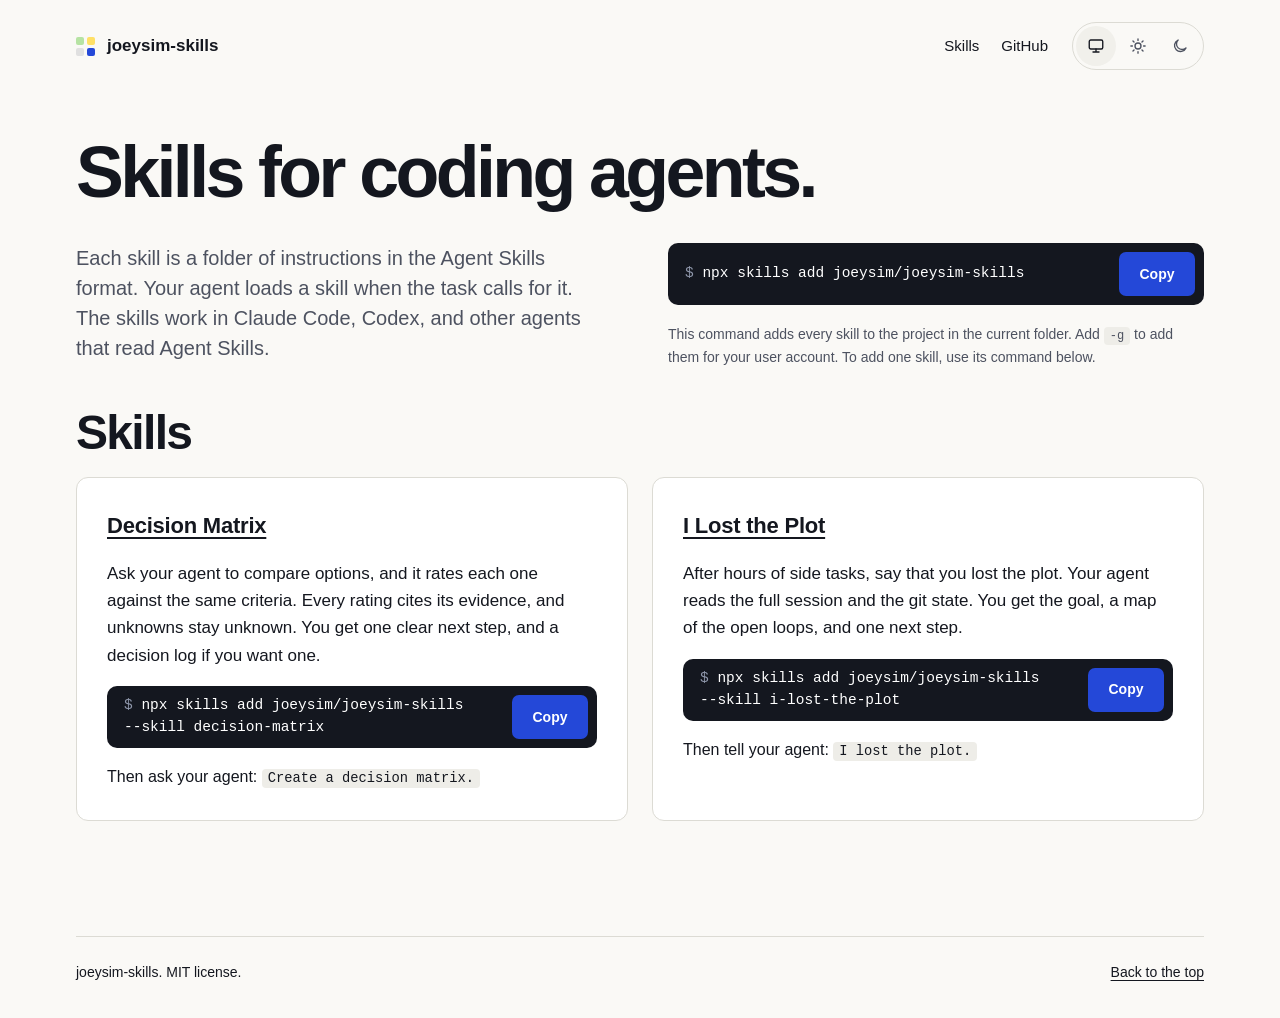
==== pages/index.html @ 3d0985f7 "Add a root page for the skills site The site root now lists every skill, with an install command for" ====
<!doctype html>
<html lang="en">
<head>
<meta charset="utf-8">
<meta name="viewport" content="width=device-width, initial-scale=1">
<script>try { const t = localStorage.getItem("theme"); if (t === "light" || t === "dark") document.documentElement.dataset.theme = t; } catch {}</script>
<meta name="description" content="Agent skills for Claude Code, Codex, and other agents: Decision Matrix and I Lost the Plot.">
<title>joeysim-skills: agent skills for Claude Code, Codex, and other agents</title>
<style>
/* Each color has a light and a dark value. The system setting picks one, unless the reader picks a theme (data-theme on <html>). */
:root { color-scheme: light dark;
  --paper: light-dark(#faf9f6, #121419); --sheet: light-dark(#fff, #1a1d24); --ink: light-dark(#14171f, #e9ebf0); --muted: light-dark(#4d5260, #a6acba);
  --line: light-dark(#dcdbd4, #2e323c); --head: light-dark(#f1f0eb, #22252d); --code: light-dark(#eeede8, #262a33);
  --accent: light-dark(#2448d8, #8ea6ff); --button: light-dark(#2448d8, #3a5bff); --button-hover: light-dark(#3a5cf0, #5573ff);
  --chip: light-dark(#dfe6ff, #263264); --chip-ink: light-dark(#1b2f8a, #cdd7ff);
  --cmd: light-dark(#14171f, #0c0e13); --panel: light-dark(#14171f, #1a1d24); --edge: light-dark(transparent, #2e323c);
  --note-bg: light-dark(#fbf3d9, #2c2615); --note-line: #b88d24; --sw-line: light-dark(rgba(0,0,0,.22), rgba(255,255,255,.3));
  --pos: light-dark(#b6e3a3, #a3d690); --mix: light-dark(#ffe066, #f2d457); --neg: light-dark(#f5a4a4, #ec9595); --unk: light-dark(#e0e0e0, #cfd1d6); --rated-ink: #14171f;
  --ctx-ink: rgb(0 0 0 / .63); /* faint text in the fill's own hue. It keeps 4.5:1 contrast on every rating fill. */ }
:root[data-theme="light"] { color-scheme: light; }
:root[data-theme="dark"] { color-scheme: dark; }
* { box-sizing: border-box; }
html { scroll-padding-top: 24px; }
body { margin: 0; background: var(--paper); color: var(--ink); font: 17px/1.6 -apple-system, BlinkMacSystemFont, "Segoe UI", Roboto, sans-serif; font-variant-numeric: tabular-nums; }
a { color: inherit; text-underline-offset: .2em; }
a:hover { color: var(--accent); }
a:focus-visible, summary:focus-visible, [tabindex]:focus-visible { outline: 3px solid var(--accent); outline-offset: 4px; }
code { font-family: ui-monospace, SFMono-Regular, Menlo, Consolas, monospace; font-size: .86em; background: var(--code); padding: 2px 6px; border-radius: 4px; }
pre { margin: 0; overflow-x: auto; font: 14px/1.55 ui-monospace, SFMono-Regular, Menlo, Consolas, monospace; }
.skip { position: absolute; left: 16px; top: -90px; padding: 10px 18px; background: var(--sheet); z-index: 10; }
.skip:focus { top: 16px; }
.shell { max-width: 1240px; margin: auto; padding: 0 clamp(18px, 4.5vw, 56px); }

.topline { display: flex; align-items: center; justify-content: space-between; gap: 20px; padding: 22px 0; }
.brand { display: flex; align-items: center; gap: 12px; text-decoration: none; font-weight: 650; }
.symbol { display: grid; grid-template-columns: repeat(2, 8px); gap: 3px; }
.symbol i { width: 8px; height: 8px; border-radius: 2px; background: var(--pos); }
.symbol i:nth-child(2) { background: var(--mix); } .symbol i:nth-child(3) { background: var(--unk); } .symbol i:nth-child(4) { background: var(--accent); }
.links { display: flex; gap: 22px; font-size: 15px; }
.links a { text-decoration: none; padding: 10px 0; }
.topline-end { display: flex; align-items: center; gap: 24px; }
.theme { display: inline-flex; gap: 2px; padding: 3px; border: 1px solid var(--line); border-radius: 999px; }
.theme[hidden] { display: none; }
.theme button { display: grid; place-items: center; width: 40px; height: 40px; padding: 0; border: 0; border-radius: 999px; background: none; color: var(--muted); cursor: pointer; }
.theme button:hover { color: var(--ink); }
.theme button[aria-pressed="true"] { background: var(--head); color: var(--ink); }
.theme svg { width: 18px; height: 18px; }

.hero { padding: clamp(24px, 3.6vw, 48px) 0 clamp(28px, 3.4vw, 40px); }
.hero-copy { display: grid; grid-template-columns: minmax(0, 1fr) minmax(0, 1fr); gap: 22px 56px; align-items: start; margin-top: clamp(22px, 2.8vw, 36px); }
h1 { margin: 0; font-size: clamp(40px, 5.6vw, 80px); line-height: .96; letter-spacing: -.05em; font-weight: 700; }
h1 span { white-space: nowrap; }
.lead { max-width: 36rem; margin: 0; font-size: clamp(18px, 1.6vw, 20px); line-height: 1.5; color: var(--muted); }
.command { display: flex; flex-wrap: wrap; align-items: center; gap: 10px 12px; max-width: 34rem; margin: 0 0 16px; padding: 8px 8px 8px 16px; border-radius: 10px; background: var(--cmd); border: 1px solid var(--edge); color: #fff; }
.command code { flex: 1 1 15rem; min-width: 0; padding: 0; background: none; color: #fff; font-size: 14.5px; line-height: 1.5; }
.command code span { white-space: nowrap; }
.command code::before { content: "$ "; color: #8f97ab; }
.command button { flex: none; min-width: 76px; min-height: 44px; padding: 0 16px; border: 0; border-radius: 7px; background: var(--button); color: #fff; font: inherit; font-size: 14px; font-weight: 650; cursor: pointer; }
.command button:hover { background: var(--button-hover); }
.command button:focus-visible { outline: 3px solid #9fb1ff; outline-offset: 2px; }
.ask { margin: 0; font-size: 16px; }
.ask code { white-space: nowrap; }
.version { margin: 18px 0 0; font-size: 14px; color: var(--muted); }

/* The site root: one sheet for each skill. */
.catalog { list-style: none; display: grid; grid-template-columns: repeat(auto-fit, minmax(min(100%, 28rem), 1fr)); gap: 24px; margin: 0 0 clamp(64px, 9vw, 120px); padding: 0; }

.specimen { margin: 0 0 clamp(56px, 8vw, 104px); }
.sheet { background: var(--sheet); border: 1px solid var(--line); border-radius: 12px; padding: clamp(16px, 2.6vw, 30px); }
.sheet-q { margin: 0 0 4px; font-size: clamp(18px, 2vw, 22px); font-weight: 650; letter-spacing: -.01em; }
.sheet > p:last-child { margin-bottom: 0; }
.key { display: flex; flex-wrap: wrap; gap: 6px 18px; margin: 14px 0 0; font-size: 14px; }
.sw { display: inline-block; width: 12px; height: 12px; margin-right: 6px; vertical-align: -1px; border-radius: 3px; border: 1px solid var(--sw-line); }
.table-scroll { overflow-x: auto; }
table { border-collapse: collapse; width: 100%; text-align: left; }
.matrix { table-layout: fixed; min-width: 700px; font-size: 14.5px; line-height: 1.5; }
.matrix col.criterion { width: 22%; }
.matrix th, .matrix td { position: relative; border: 1px solid var(--line); padding: 12px 14px; vertical-align: top; }
.matrix thead th, .matrix tbody th { background: var(--head); font-weight: 650; }
.matrix tbody th em { font-style: normal; font-weight: 400; color: var(--muted); }
[data-r="pos"] { background: var(--pos); } [data-r="mix"] { background: var(--mix); } [data-r="neg"] { background: var(--neg); } [data-r="unk"] { background: var(--unk); }
td[data-r], td[data-rating], .rating-legend strong { color: var(--rated-ink); }
/* A rated cell: the key fact on its own line, then the basis and evidence IDs in smaller gray text. */
td .v { display: block; }
td .ctx { display: block; margin-top: 6px; font-size: .86em; line-height: 1.45; color: var(--ctx-ink); }
.sr { position: absolute; width: 1px; height: 1px; overflow: hidden; clip-path: inset(50%); white-space: nowrap; }
.matrix .rec { border-left: 2px solid var(--accent); border-right: 2px solid var(--accent); }
.chip { display: inline-block; margin-bottom: 4px; padding: 1px 10px; border-radius: 999px; background: var(--chip); color: var(--chip-ink); font-size: 12px; font-weight: 700; line-height: 1.6; }
.chip.selected { background: var(--chip-ink); color: var(--chip); }
th .desc { display: block; margin-top: 4px; font-size: 13px; font-weight: 400; line-height: 1.45; color: var(--muted); }
/* The chip sits centered in a tab above its column, so that all option titles align. */
table:is(.matrix, .option-table) tr.flags > * { border: 0; background: none; padding: 0 14px; }
table:is(.matrix, .option-table) tr.flags > .rec { border: 2px solid var(--accent); border-bottom: 0; padding: 6px 14px 4px; text-align: center; }
tr.flags .chip { margin: 0; }
.full .option-table .rec { border-left: 2px solid var(--accent); border-right: 2px solid var(--accent); }
.pin { display: inline-grid; place-items: center; flex: none; width: 22px; height: 22px; border-radius: 50%; background: var(--ink); color: var(--paper); font-size: 12px; font-weight: 700; line-height: 1; }
.pin.on-cell, .pin.on-head { position: absolute; top: 10px; right: 10px; }
.pin.on-cell { background: var(--rated-ink); color: #fff; }
.matrix td:has(.pin), .matrix th:has(.pin) { padding-right: 40px; }
.notes { list-style: none; margin: 22px 0 0; padding: 0; display: grid; grid-template-columns: repeat(4, minmax(0, 1fr)); gap: 18px 28px; font-size: 15px; line-height: 1.5; }
.notes li { display: grid; grid-template-columns: 22px 1fr; gap: 12px; align-items: start; }
.notes strong { display: block; margin-bottom: 2px; }
.fine { margin: 18px 0 0; font-size: 13px; color: var(--muted); }

h2 { margin: 0 0 18px; font-size: clamp(30px, 4vw, 48px); line-height: 1.05; letter-spacing: -.035em; font-weight: 700; }
.feature { display: grid; grid-template-columns: minmax(0, 5fr) minmax(0, 7fr); gap: clamp(28px, 5vw, 72px); align-items: center; margin-bottom: clamp(64px, 9vw, 120px); }
.feature p { margin: 0 0 18px; max-width: 34rem; }
.feature ul { margin: 0; padding-left: 20px; max-width: 34rem; }
.feature li { margin-bottom: 8px; }
.feature li::marker { color: var(--accent); }
.shot-path { margin: 0 0 8px; font-size: 13px; color: var(--muted); }
.shot-path code { background: none; padding: 0; }
.feature-table { font-size: 14.5px; min-width: 520px; }
.feature-table th, .feature-table td { border: 1px solid var(--line); padding: 10px 12px; vertical-align: top; }
.feature-table th { background: var(--head); font-weight: 650; }
.row-name { display: block; font-weight: 600; color: var(--accent); text-decoration: underline; text-underline-offset: .2em; }
.row-note { display: block; color: var(--muted); font-size: 13.5px; }

.steps { margin-bottom: clamp(64px, 9vw, 120px); }
.steps ol { list-style: none; counter-reset: step; margin: 28px 0 0; padding: 0; display: grid; grid-template-columns: repeat(5, minmax(0, 1fr)); gap: 28px; }
.steps li { counter-increment: step; padding-top: 16px; border-top: 2px solid var(--ink); font-size: 15.5px; line-height: 1.5; }
.steps li::before { content: counter(step); display: block; margin-bottom: 10px; font-size: 40px; font-weight: 700; line-height: 1; letter-spacing: -.04em; color: var(--accent); }
.steps strong { display: block; margin-bottom: 4px; font-size: 17px; }
.steps a { text-decoration: none; }
.steps a:hover strong { text-decoration: underline; }

.install { display: grid; grid-template-columns: minmax(0, 4fr) minmax(0, 8fr); gap: clamp(20px, 5vw, 72px); padding: clamp(28px, 4vw, 48px); margin-bottom: clamp(48px, 7vw, 88px); border-radius: 12px; background: var(--panel); border: 1px solid var(--edge); color: #fff; }
.install h2 { margin: 0; }
.install ol { margin: 0; padding-left: 22px; }
.install li { margin-bottom: 14px; padding-left: 4px; }
.install li::marker { font-weight: 700; color: #9fb1ff; }
.install a { color: #fff; }
.install code { background: rgba(255,255,255,.12); color: #fff; white-space: nowrap; }
.install .command { margin: 10px 0 4px; background: rgba(255,255,255,.07); border: 1px solid rgba(255,255,255,.2); }
.install .command code { background: none; white-space: normal; }
.install .alt { margin: 18px 0 0; padding-top: 16px; border-top: 1px solid rgba(255,255,255,.18); color: #c9cedb; font-size: 15px; }

details.full { border-top: 2px solid var(--ink); margin-bottom: 40px; }
details.full > summary { display: grid; grid-template-columns: 1fr auto; align-items: center; gap: 4px 20px; padding: 26px 0; cursor: pointer; list-style: none; }
details.full > summary::-webkit-details-marker { display: none; }
details.full > summary::after { content: "Open"; grid-row: 1 / span 2; grid-column: 2; padding: 10px 18px; border: 1px solid var(--ink); border-radius: 8px; font-size: 15px; font-weight: 600; }
details.full[open] > summary::after { content: "Close"; }
.full-title { font-size: clamp(24px, 3vw, 32px); font-weight: 700; letter-spacing: -.025em; }
.full-sub { color: var(--muted); }
.full .layout { display: grid; grid-template-columns: 220px minmax(0, 1fr); gap: 64px; padding: 24px 0 64px; }
.full aside { position: sticky; top: 24px; align-self: start; }
.full .eyebrow { margin: 0 0 12px; font-size: 14px; font-weight: 650; }
.full nav ol { list-style: none; padding: 0; counter-reset: section; margin: 0; }
.full nav li { counter-increment: section; }
.full nav li a { display: flex; align-items: baseline; gap: 10px; padding: 8px 0; text-decoration: none; font-size: 14px; line-height: 1.45; }
.full nav li a::before { content: counter(section) "."; min-width: 1.4em; color: var(--muted); font-size: 13px; }
.full .example-link { display: block; margin-top: 16px; padding-top: 14px; border-top: 1px solid var(--line); font-size: 14px; }
.full .content { min-width: 0; max-width: 46rem; }
.full .method > p:first-child { font-size: 19px; margin-top: 0; }
.full h2 { font-size: clamp(23px, 2.6vw, 28px); letter-spacing: -.02em; line-height: 1.25; margin: 48px 0 18px; padding-top: 22px; border-top: 1px solid var(--line); }
.full h3 { font-size: 20px; line-height: 1.3; letter-spacing: -.015em; margin: 30px 0 14px; }
.full p { margin: 0 0 18px; }
.full .content ul, .full .content ol { padding-left: 23px; margin: 0 0 22px; }
.full .content li { padding-left: 5px; margin-bottom: 7px; }
.full .content li::marker { color: var(--accent); }
.full .table-scroll { margin: 22px 0; border: 1px solid var(--line); border-radius: 6px; background: var(--sheet); }
.full pre { margin: 22px 0; padding: 14px 16px; border: 1px solid var(--line); border-radius: 6px; background: var(--sheet); }
.full table { font-size: 14px; line-height: 1.55; }
.full .option-table { table-layout: fixed; min-width: 760px; }
.full .option-table th:first-child { width: 160px; }
.full th { background: var(--head); font-weight: 650; }
.full th, .full td { padding: 12px 14px; vertical-align: top; min-width: 110px; }
.full tr:not(:last-child) > *, .full th { border-bottom: 1px solid var(--line); }
.full th:not(:last-child), .full td:not(:last-child) { border-right: 1px solid var(--line); }
td[data-rating="positive"] { background: var(--pos); } td[data-rating="negative"] { background: var(--neg); }
td[data-rating="mixed"], td[data-rating="simulated"] { background: var(--mix); } td[data-rating="unknown"] { background: var(--unk); }
.rating-legend { line-height: 2; }
.rating-legend strong { padding: 3px 7px; border-radius: 4px; }
.rating-legend strong:nth-of-type(1) { background: var(--pos); } .rating-legend strong:nth-of-type(2) { background: var(--mix); }
.rating-legend strong:nth-of-type(3) { background: var(--neg); } .rating-legend strong:nth-of-type(4) { background: var(--unk); }
.full .example { margin-top: 64px; padding-top: 8px; border-top: 3px solid var(--ink); }
.full .example h2 { border: 0; margin-top: 10px; font-size: 34px; }
.full .example > p:first-of-type { padding: 14px 18px; border-left: 3px solid var(--note-line); background: var(--note-bg); }
footer { display: flex; flex-wrap: wrap; justify-content: space-between; gap: 14px; padding: 24px 0 36px; border-top: 1px solid var(--line); font-size: 14px; }

@media (prefers-reduced-motion: no-preference) {
  .matrix td[data-r] { animation: fill .45s ease-out both; animation-delay: calc(var(--i) * 70ms + 250ms); }
  @keyframes fill { from { background-color: var(--sheet); } }
}
@media (max-width: 1000px) {
  .notes { grid-template-columns: repeat(2, minmax(0, 1fr)); }
  .steps ol { grid-template-columns: repeat(3, minmax(0, 1fr)); }
  .feature, .install { grid-template-columns: minmax(0, 1fr); }
  .full .layout { grid-template-columns: 180px minmax(0, 1fr); gap: 36px; }
}
@media (max-width: 860px) { .hero-copy { grid-template-columns: minmax(0, 1fr); } }
@media (max-width: 700px) {
  body { font-size: 16px; }
  .notes, .steps ol { grid-template-columns: 1fr; }
  .steps ol { gap: 22px; }
  .steps li { display: grid; grid-template-columns: 40px minmax(0, 1fr); column-gap: 10px; }
  .steps li::before { grid-row: span 2; margin: 0; font-size: 32px; }
  .full .layout { grid-template-columns: 1fr; gap: 24px; }
  .full aside { position: static; }
  .full nav ol { display: grid; grid-template-columns: 1fr 1fr; gap: 0 16px; }
  .full nav li a { min-height: 44px; }
  .links { gap: 16px; }
  .topline { flex-wrap: wrap; row-gap: 4px; }
  .topline-end { display: contents; }
  .theme { order: 2; }
  .links { order: 3; width: 100%; }
}
@media print {
  body { background: #fff; font-size: 11pt; }
  .topline, .command, .install, .skip, footer { display: none; }
  :root { color-scheme: light; }
  details.full > summary::after { display: none; }
  .table-scroll { overflow: visible; }
  pre { overflow: visible; white-space: pre-wrap; }
  .matrix, .feature-table, .full .option-table { min-width: 0; }
}
</style>
</head>
<body>
<a class="skip" href="#top">Skip to the content</a>
<div class="shell">
<header class="topline"><a class="brand" href="#top"><span class="symbol" aria-hidden="true"><i></i><i></i><i></i><i></i></span>joeysim-skills</a><div class="topline-end"><nav class="links" aria-label="Site"><a href="#skills">Skills</a><a href="https://github.com/joeysim/joeysim-skills">GitHub</a></nav><div class="theme" role="group" aria-label="Color theme" hidden><button type="button" data-theme-choice="system" aria-label="System theme" title="System"><svg viewBox="0 0 24 24" fill="none" stroke="currentColor" stroke-width="1.8" stroke-linecap="round" stroke-linejoin="round" aria-hidden="true"><rect x="3" y="4" width="18" height="12" rx="2"/><path d="M8 20h8M12 16v4"/></svg></button><button type="button" data-theme-choice="light" aria-label="Light theme" title="Light"><svg viewBox="0 0 24 24" fill="none" stroke="currentColor" stroke-width="1.8" stroke-linecap="round" stroke-linejoin="round" aria-hidden="true"><circle cx="12" cy="12" r="4"/><path d="M12 2.5v2M12 19.5v2M2.5 12h2M19.5 12h2M5.3 5.3l1.4 1.4M17.3 17.3l1.4 1.4M5.3 18.7l1.4-1.4M17.3 6.7l1.4-1.4"/></svg></button><button type="button" data-theme-choice="dark" aria-label="Dark theme" title="Dark"><svg viewBox="0 0 24 24" fill="none" stroke="currentColor" stroke-width="1.8" stroke-linecap="round" stroke-linejoin="round" aria-hidden="true"><path d="M20 14.5A8 8 0 1 1 9.5 4a6.5 6.5 0 0 0 10.5 10.5z"/></svg></button></div></div></header>
<main id="top">
<section class="hero" aria-labelledby="title">
<h1 id="title"><span>Skills for</span> <span>coding agents.</span></h1>
<div class="hero-copy"><p class="lead">Each skill is a folder of instructions in the Agent Skills format. Your agent loads a skill when the task calls for it. The skills work in Claude Code, Codex, and other agents that read Agent Skills.</p>
<div class="get"><div class="command"><code><span>npx skills add</span> <span>joeysim/joeysim-skills</span></code><button type="button" aria-live="polite" data-copy="npx skills add joeysim/joeysim-skills">Copy</button></div>
<p class="version">This command adds every skill to the project in the current folder. Add <code>-g</code> to add them for your user account. To add one skill, use its command below.</p></div></div>
</section>
<section id="skills" aria-labelledby="skills-title">
<h2 id="skills-title">Skills</h2>
<ul class="catalog">
<li class="sheet">
<h3 class="sheet-q"><a href="decision-matrix/">Decision Matrix</a></h3>
<p>Ask your agent to compare options, and it rates each one against the same criteria. Every rating cites its evidence, and unknowns stay unknown. You get one clear next step, and a decision log if you want one.</p>
<div class="command"><code><span>npx skills add</span> <span>joeysim/joeysim-skills</span> <span>--skill decision-matrix</span></code><button type="button" aria-live="polite" data-copy="npx skills add joeysim/joeysim-skills --skill decision-matrix">Copy</button></div>
<p class="ask">Then ask your agent: <code>Create a decision matrix.</code></p>
</li>
<li class="sheet">
<h3 class="sheet-q"><a href="i-lost-the-plot/">I Lost the Plot</a></h3>
<p>After hours of side tasks, say that you lost the plot. Your agent reads the full session and the git state. You get the goal, a map of the open loops, and one next step.</p>
<div class="command"><code><span>npx skills add</span> <span>joeysim/joeysim-skills</span> <span>--skill i-lost-the-plot</span></code><button type="button" aria-live="polite" data-copy="npx skills add joeysim/joeysim-skills --skill i-lost-the-plot">Copy</button></div>
<p class="ask">Then tell your agent: <code>I lost the plot.</code></p>
</li>
</ul>
</section>
</main>
<footer><span>joeysim-skills. MIT license.</span><a href="#top">Back to the top</a></footer>
</div>
<script>
// Open the full skill when a link or the address points into it.
function openTarget() {
  const target = location.hash && document.getElementById(decodeURIComponent(location.hash.slice(1)));
  const full = target && target.closest("details.full");
  if (full && !full.open) { full.open = true; target.scrollIntoView(); }
}
addEventListener("hashchange", openTarget);
openTarget();
// Copy the install command. The command stays selectable when the clipboard is not available.
document.querySelectorAll("[data-copy]").forEach(button => button.addEventListener("click", async () => {
  try { await navigator.clipboard.writeText(button.dataset.copy); button.textContent = "Copied"; }
  catch { button.textContent = "Select it"; }
  setTimeout(() => { button.textContent = "Copy"; }, 2000);
}));
// Theme switch. System follows the device setting. Light and Dark are saved in this browser.
const themeGroup = document.querySelector(".theme");
function showTheme() {
  const current = document.documentElement.dataset.theme || "system";
  themeGroup.querySelectorAll("button").forEach(b => b.setAttribute("aria-pressed", String(b.dataset.themeChoice === current)));
}
themeGroup.addEventListener("click", event => {
  const choice = event.target.closest("button")?.dataset.themeChoice;
  if (!choice) return;
  if (choice === "system") delete document.documentElement.dataset.theme; else document.documentElement.dataset.theme = choice;
  try { if (choice === "system") localStorage.removeItem("theme"); else localStorage.setItem("theme", choice); } catch {}
  showTheme();
});
themeGroup.hidden = false;
showTheme();
</script>
</body>
</html>
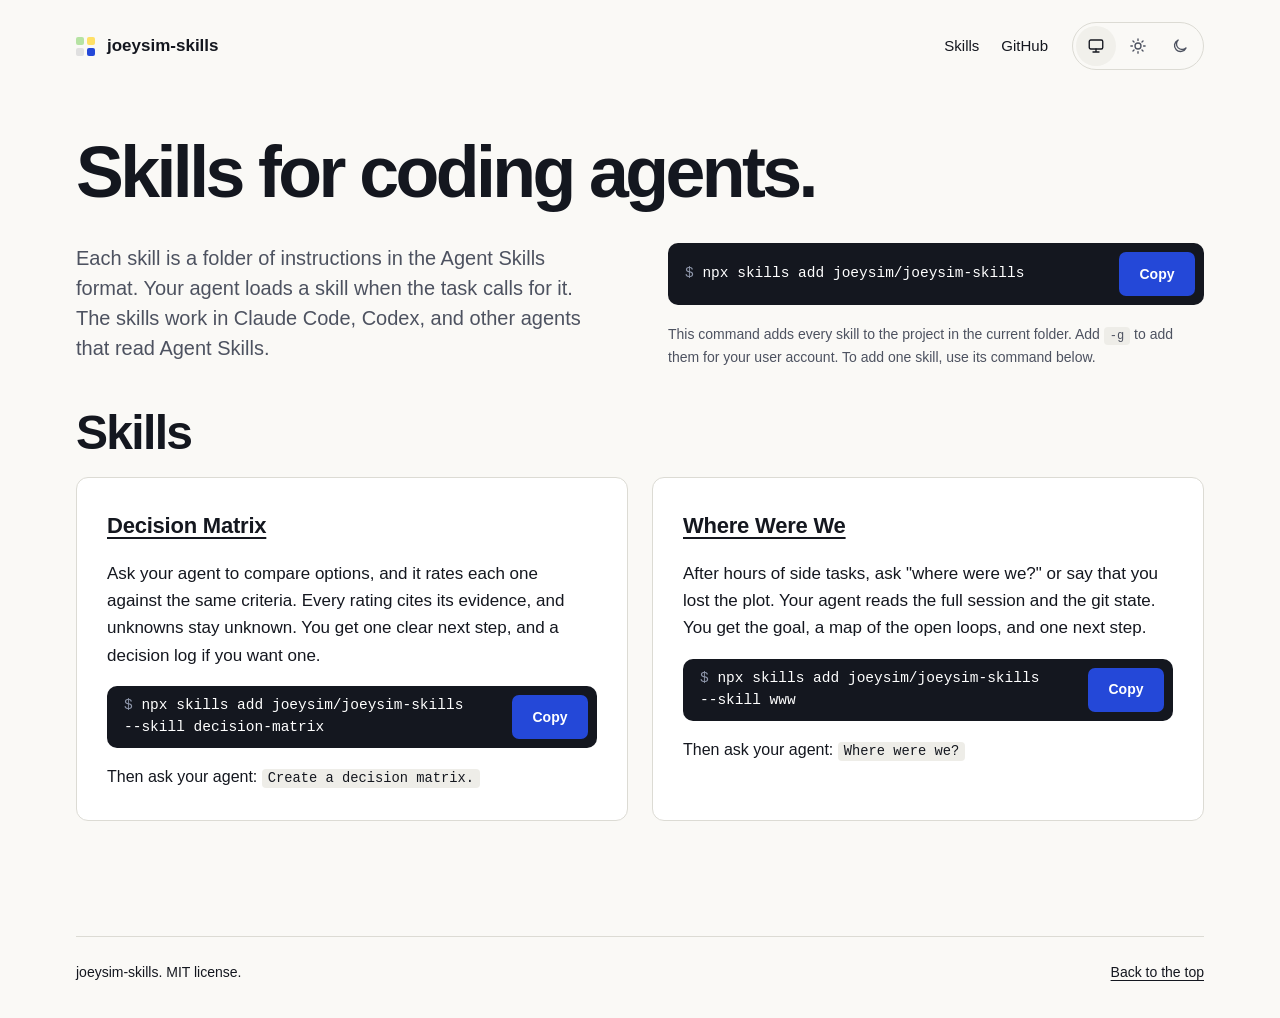
==== commit 3afd34e5: "Rename i-lost-the-plot to www, version 1.1.0 The new name is short for "where were we". The skill st" ====
--- a/pages/index.html
+++ b/pages/index.html
@@ -4,7 +4,7 @@
 <meta charset="utf-8">
 <meta name="viewport" content="width=device-width, initial-scale=1">
 <script>try { const t = localStorage.getItem("theme"); if (t === "light" || t === "dark") document.documentElement.dataset.theme = t; } catch {}</script>
-<meta name="description" content="Agent skills for Claude Code, Codex, and other agents: Decision Matrix and I Lost the Plot.">
+<meta name="description" content="Agent skills for Claude Code, Codex, and other agents: Decision Matrix and Where Were We.">
 <title>joeysim-skills: agent skills for Claude Code, Codex, and other agents</title>
 <style>
 /* Each color has a light and a dark value. The system setting picks one, unless the reader picks a theme (data-theme on <html>). */
@@ -219,7 +219,7 @@
 <body>
 <a class="skip" href="#top">Skip to the content</a>
 <div class="shell">
-<header class="topline"><a class="brand" href="#top"><span class="symbol" aria-hidden="true"><i></i><i></i><i></i><i></i></span>joeysim-skills</a><div class="topline-end"><nav class="links" aria-label="Site"><a href="#skills">Skills</a><a href="https://github.com/joeysim/joeysim-skills">GitHub</a></nav><div class="theme" role="group" aria-label="Color theme" hidden><button type="button" data-theme-choice="system" aria-label="System theme" title="System"><svg viewBox="0 0 24 24" fill="none" stroke="currentColor" stroke-width="1.8" stroke-linecap="round" stroke-linejoin="round" aria-hidden="true"><rect x="3" y="4" width="18" height="12" rx="2"/><path d="M8 20h8M12 16v4"/></svg></button><button type="button" data-theme-choice="light" aria-label="Light theme" title="Light"><svg viewBox="0 0 24 24" fill="none" stroke="currentColor" stroke-width="1.8" stroke-linecap="round" stroke-linejoin="round" aria-hidden="true"><circle cx="12" cy="12" r="4"/><path d="M12 2.5v2M12 19.5v2M2.5 12h2M19.5 12h2M5.3 5.3l1.4 1.4M17.3 17.3l1.4 1.4M5.3 18.7l1.4-1.4M17.3 6.7l1.4-1.4"/></svg></button><button type="button" data-theme-choice="dark" aria-label="Dark theme" title="Dark"><svg viewBox="0 0 24 24" fill="none" stroke="currentColor" stroke-width="1.8" stroke-linecap="round" stroke-linejoin="round" aria-hidden="true"><path d="M20 14.5A8 8 0 1 1 9.5 4a6.5 6.5 0 0 0 10.5 10.5z"/></svg></button></div></div></header>
+<header class="topline"><a class="brand" href="./"><span class="symbol" aria-hidden="true"><i></i><i></i><i></i><i></i></span>joeysim-skills</a><div class="topline-end"><nav class="links" aria-label="Site"><a href="#skills">Skills</a><a href="https://github.com/joeysim/joeysim-skills">GitHub</a></nav><div class="theme" role="group" aria-label="Color theme" hidden><button type="button" data-theme-choice="system" aria-label="System theme" title="System"><svg viewBox="0 0 24 24" fill="none" stroke="currentColor" stroke-width="1.8" stroke-linecap="round" stroke-linejoin="round" aria-hidden="true"><rect x="3" y="4" width="18" height="12" rx="2"/><path d="M8 20h8M12 16v4"/></svg></button><button type="button" data-theme-choice="light" aria-label="Light theme" title="Light"><svg viewBox="0 0 24 24" fill="none" stroke="currentColor" stroke-width="1.8" stroke-linecap="round" stroke-linejoin="round" aria-hidden="true"><circle cx="12" cy="12" r="4"/><path d="M12 2.5v2M12 19.5v2M2.5 12h2M19.5 12h2M5.3 5.3l1.4 1.4M17.3 17.3l1.4 1.4M5.3 18.7l1.4-1.4M17.3 6.7l1.4-1.4"/></svg></button><button type="button" data-theme-choice="dark" aria-label="Dark theme" title="Dark"><svg viewBox="0 0 24 24" fill="none" stroke="currentColor" stroke-width="1.8" stroke-linecap="round" stroke-linejoin="round" aria-hidden="true"><path d="M20 14.5A8 8 0 1 1 9.5 4a6.5 6.5 0 0 0 10.5 10.5z"/></svg></button></div></div></header>
 <main id="top">
 <section class="hero" aria-labelledby="title">
 <h1 id="title"><span>Skills for</span> <span>coding agents.</span></h1>
@@ -237,10 +237,10 @@
 <p class="ask">Then ask your agent: <code>Create a decision matrix.</code></p>
 </li>
 <li class="sheet">
-<h3 class="sheet-q"><a href="i-lost-the-plot/">I Lost the Plot</a></h3>
-<p>After hours of side tasks, say that you lost the plot. Your agent reads the full session and the git state. You get the goal, a map of the open loops, and one next step.</p>
-<div class="command"><code><span>npx skills add</span> <span>joeysim/joeysim-skills</span> <span>--skill i-lost-the-plot</span></code><button type="button" aria-live="polite" data-copy="npx skills add joeysim/joeysim-skills --skill i-lost-the-plot">Copy</button></div>
-<p class="ask">Then tell your agent: <code>I lost the plot.</code></p>
+<h3 class="sheet-q"><a href="www/">Where Were We</a></h3>
+<p>After hours of side tasks, ask "where were we?" or say that you lost the plot. Your agent reads the full session and the git state. You get the goal, a map of the open loops, and one next step.</p>
+<div class="command"><code><span>npx skills add</span> <span>joeysim/joeysim-skills</span> <span>--skill www</span></code><button type="button" aria-live="polite" data-copy="npx skills add joeysim/joeysim-skills --skill www">Copy</button></div>
+<p class="ask">Then ask your agent: <code>Where were we?</code></p>
 </li>
 </ul>
 </section>
